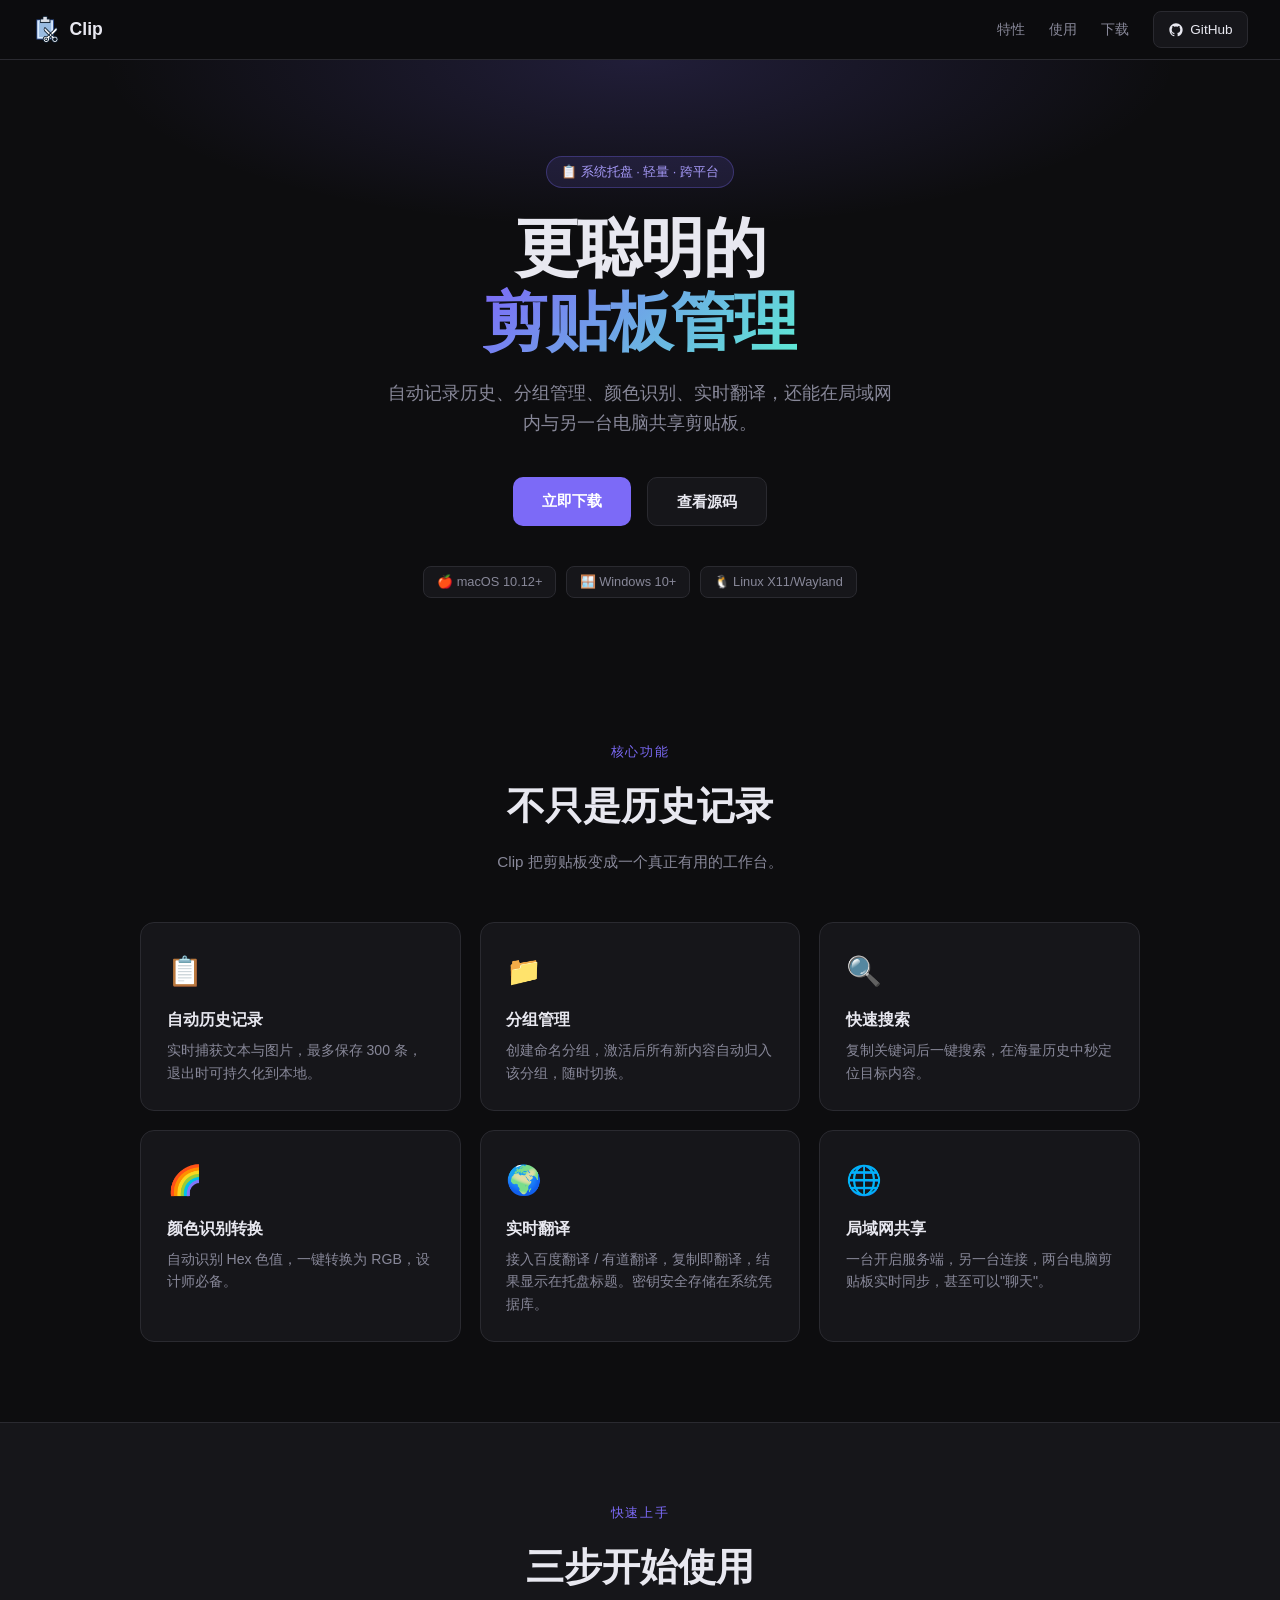
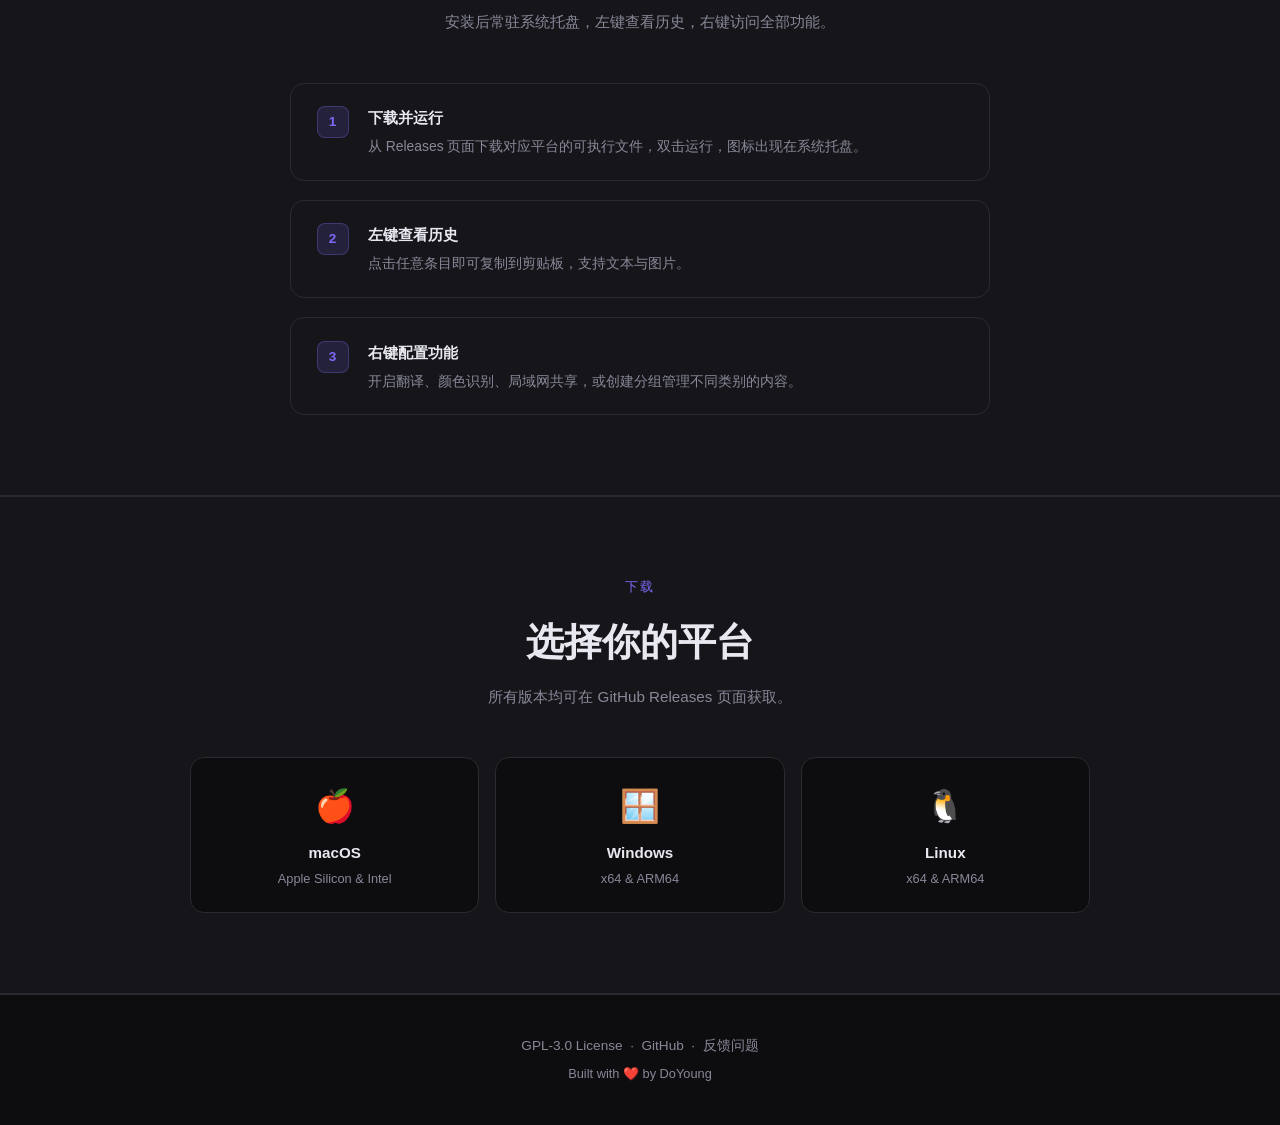
==== docs/index.html @ 371c2c53 "docs: add indroduce page" ====
<!DOCTYPE html>
<html lang="zh-CN">
<head>
  <meta charset="UTF-8" />
  <meta name="viewport" content="width=device-width, initial-scale=1.0" />
  <title>Clip — 跨平台剪贴板管理工具</title>
  <style>
    *, *::before, *::after { box-sizing: border-box; margin: 0; padding: 0; }

    :root {
      --bg: #0d0d0f;
      --surface: #16161a;
      --border: #2a2a30;
      --accent: #7c6af7;
      --accent2: #5eead4;
      --text: #e8e8f0;
      --muted: #888899;
      --radius: 14px;
    }

    body {
      background: var(--bg);
      color: var(--text);
      font-family: -apple-system, BlinkMacSystemFont, "Segoe UI", sans-serif;
      line-height: 1.6;
      min-height: 100vh;
    }

    /* NAV */
    nav {
      position: sticky; top: 0; z-index: 100;
      display: flex; align-items: center; justify-content: space-between;
      padding: 0 2rem;
      height: 60px;
      background: rgba(13,13,15,.85);
      backdrop-filter: blur(12px);
      border-bottom: 1px solid var(--border);
    }
    .nav-logo { display: flex; align-items: center; gap: .6rem; font-weight: 700; font-size: 1.1rem; }
    .nav-logo img { width: 28px; height: 28px; border-radius: 6px; }
    nav a {
      color: var(--muted); text-decoration: none; font-size: .9rem;
      transition: color .2s;
    }
    nav a:hover { color: var(--text); }
    .nav-links { display: flex; gap: 1.5rem; align-items: center; }
    .btn-gh {
      display: flex; align-items: center; gap: .4rem;
      padding: .4rem .9rem;
      background: var(--surface);
      border: 1px solid var(--border);
      border-radius: 8px;
      color: var(--text) !important;
      font-size: .85rem;
      transition: border-color .2s;
    }
    .btn-gh:hover { border-color: var(--accent); }

    /* HERO */
    .hero {
      text-align: center;
      padding: 6rem 1.5rem 4rem;
      position: relative;
      overflow: hidden;
    }
    .hero::before {
      content: '';
      position: absolute; inset: 0;
      background: radial-gradient(ellipse 60% 40% at 50% 0%, rgba(124,106,247,.18) 0%, transparent 70%);
      pointer-events: none;
    }
    .hero-badge {
      display: inline-block;
      padding: .3rem .9rem;
      background: rgba(124,106,247,.12);
      border: 1px solid rgba(124,106,247,.3);
      border-radius: 999px;
      font-size: .8rem;
      color: #a89cf7;
      margin-bottom: 1.5rem;
    }
    .hero h1 {
      font-size: clamp(2.4rem, 6vw, 4rem);
      font-weight: 800;
      letter-spacing: -.02em;
      line-height: 1.15;
      margin-bottom: 1.2rem;
    }
    .hero h1 span {
      background: linear-gradient(135deg, var(--accent), var(--accent2));
      -webkit-background-clip: text;
      -webkit-text-fill-color: transparent;
      background-clip: text;
    }
    .hero p {
      font-size: 1.15rem;
      color: var(--muted);
      max-width: 520px;
      margin: 0 auto 2.5rem;
    }
    .hero-actions { display: flex; gap: 1rem; justify-content: center; flex-wrap: wrap; }
    .btn-primary {
      padding: .7rem 1.8rem;
      background: var(--accent);
      color: #fff;
      border-radius: 10px;
      text-decoration: none;
      font-weight: 600;
      font-size: .95rem;
      transition: opacity .2s, transform .15s;
    }
    .btn-primary:hover { opacity: .88; transform: translateY(-1px); }
    .btn-secondary {
      padding: .7rem 1.8rem;
      background: var(--surface);
      border: 1px solid var(--border);
      color: var(--text);
      border-radius: 10px;
      text-decoration: none;
      font-weight: 600;
      font-size: .95rem;
      transition: border-color .2s, transform .15s;
    }
    .btn-secondary:hover { border-color: var(--accent); transform: translateY(-1px); }

    /* PLATFORM BADGES */
    .platforms {
      display: flex; gap: .6rem; justify-content: center; flex-wrap: wrap;
      margin-top: 2.5rem;
    }
    .platform-tag {
      padding: .3rem .8rem;
      background: var(--surface);
      border: 1px solid var(--border);
      border-radius: 8px;
      font-size: .8rem;
      color: var(--muted);
    }

    /* FEATURES */
    section { padding: 5rem 1.5rem; }
    .section-label {
      text-align: center;
      font-size: .8rem;
      text-transform: uppercase;
      letter-spacing: .12em;
      color: var(--accent);
      margin-bottom: .8rem;
    }
    .section-title {
      text-align: center;
      font-size: clamp(1.6rem, 4vw, 2.4rem);
      font-weight: 700;
      margin-bottom: .8rem;
    }
    .section-sub {
      text-align: center;
      color: var(--muted);
      max-width: 480px;
      margin: 0 auto 3rem;
      font-size: .95rem;
    }

    .features-grid {
      display: grid;
      grid-template-columns: repeat(auto-fit, minmax(260px, 1fr));
      gap: 1.2rem;
      max-width: 1000px;
      margin: 0 auto;
    }
    .feature-card {
      background: var(--surface);
      border: 1px solid var(--border);
      border-radius: var(--radius);
      padding: 1.6rem;
      transition: border-color .2s, transform .2s;
    }
    .feature-card:hover { border-color: var(--accent); transform: translateY(-3px); }
    .feature-icon { font-size: 1.8rem; margin-bottom: .8rem; }
    .feature-card h3 { font-size: 1rem; font-weight: 600; margin-bottom: .4rem; }
    .feature-card p { font-size: .88rem; color: var(--muted); }

    /* HOW IT WORKS */
    .steps { max-width: 700px; margin: 0 auto; display: flex; flex-direction: column; gap: 1.2rem; }
    .step {
      display: flex; gap: 1.2rem; align-items: flex-start;
      background: var(--surface);
      border: 1px solid var(--border);
      border-radius: var(--radius);
      padding: 1.4rem 1.6rem;
    }
    .step-num {
      flex-shrink: 0;
      width: 32px; height: 32px;
      background: rgba(124,106,247,.15);
      border: 1px solid rgba(124,106,247,.3);
      border-radius: 8px;
      display: flex; align-items: center; justify-content: center;
      font-size: .85rem; font-weight: 700; color: var(--accent);
    }
    .step h3 { font-size: .95rem; font-weight: 600; margin-bottom: .3rem; }
    .step p { font-size: .87rem; color: var(--muted); }

    /* DOWNLOAD */
    .download-section { background: var(--surface); border-top: 1px solid var(--border); border-bottom: 1px solid var(--border); }
    .download-grid {
      display: grid;
      grid-template-columns: repeat(auto-fit, minmax(200px, 1fr));
      gap: 1rem;
      max-width: 900px;
      margin: 0 auto;
    }
    .dl-card {
      background: var(--bg);
      border: 1px solid var(--border);
      border-radius: var(--radius);
      padding: 1.4rem;
      text-align: center;
      text-decoration: none;
      color: var(--text);
      transition: border-color .2s, transform .2s;
      display: block;
    }
    .dl-card:hover { border-color: var(--accent2); transform: translateY(-2px); }
    .dl-icon { font-size: 2rem; margin-bottom: .6rem; }
    .dl-card h3 { font-size: .95rem; font-weight: 600; margin-bottom: .2rem; }
    .dl-card p { font-size: .8rem; color: var(--muted); }

    /* FOOTER */
    footer {
      text-align: center;
      padding: 2.5rem 1.5rem;
      color: var(--muted);
      font-size: .85rem;
      border-top: 1px solid var(--border);
    }
    footer a { color: var(--muted); text-decoration: none; }
    footer a:hover { color: var(--text); }

    @media (max-width: 600px) {
      nav { padding: 0 1rem; }
      .nav-links { gap: .8rem; }
    }
  </style>
</head>
<body>

<!-- NAV -->
<nav>
  <div class="nav-logo">
    <img src="../logo.png" alt="Clip logo" />
    Clip
  </div>
  <div class="nav-links">
    <a href="#features">特性</a>
    <a href="#howto">使用</a>
    <a href="#download">下载</a>
    <a href="https://github.com/DoYoungDo/clip" class="btn-gh" target="_blank" rel="noopener">
      <svg width="16" height="16" viewBox="0 0 24 24" fill="currentColor"><path d="M12 2C6.477 2 2 6.477 2 12c0 4.418 2.865 8.166 6.839 9.489.5.092.682-.217.682-.482 0-.237-.009-.868-.013-1.703-2.782.604-3.369-1.342-3.369-1.342-.454-1.154-1.11-1.462-1.11-1.462-.908-.62.069-.608.069-.608 1.003.07 1.531 1.03 1.531 1.03.892 1.529 2.341 1.087 2.91.832.092-.647.35-1.088.636-1.338-2.22-.253-4.555-1.11-4.555-4.943 0-1.091.39-1.984 1.029-2.683-.103-.253-.446-1.27.098-2.647 0 0 .84-.269 2.75 1.025A9.578 9.578 0 0 1 12 6.836a9.59 9.59 0 0 1 2.504.337c1.909-1.294 2.747-1.025 2.747-1.025.546 1.377.202 2.394.1 2.647.64.699 1.028 1.592 1.028 2.683 0 3.842-2.339 4.687-4.566 4.935.359.309.678.919.678 1.852 0 1.336-.012 2.415-.012 2.743 0 .267.18.578.688.48C19.138 20.163 22 16.418 22 12c0-5.523-4.477-10-10-10z"/></svg>
      GitHub
    </a>
  </div>
</nav>

<!-- HERO -->
<section class="hero">
  <div class="hero-badge">📋 系统托盘 · 轻量 · 跨平台</div>
  <h1>更聪明的<br /><span>剪贴板管理</span></h1>
  <p>自动记录历史、分组管理、颜色识别、实时翻译，还能在局域网内与另一台电脑共享剪贴板。</p>
  <div class="hero-actions">
    <a href="https://github.com/DoYoungDo/clip/releases/latest" class="btn-primary" target="_blank" rel="noopener">立即下载</a>
    <a href="https://github.com/DoYoungDo/clip" class="btn-secondary" target="_blank" rel="noopener">查看源码</a>
  </div>
  <div class="platforms">
    <span class="platform-tag">🍎 macOS 10.12+</span>
    <span class="platform-tag">🪟 Windows 10+</span>
    <span class="platform-tag">🐧 Linux X11/Wayland</span>
  </div>
</section>

<!-- FEATURES -->
<section id="features">
  <p class="section-label">核心功能</p>
  <h2 class="section-title">不只是历史记录</h2>
  <p class="section-sub">Clip 把剪贴板变成一个真正有用的工作台。</p>
  <div class="features-grid">
    <div class="feature-card">
      <div class="feature-icon">📋</div>
      <h3>自动历史记录</h3>
      <p>实时捕获文本与图片，最多保存 300 条，退出时可持久化到本地。</p>
    </div>
    <div class="feature-card">
      <div class="feature-icon">📁</div>
      <h3>分组管理</h3>
      <p>创建命名分组，激活后所有新内容自动归入该分组，随时切换。</p>
    </div>
    <div class="feature-card">
      <div class="feature-icon">🔍</div>
      <h3>快速搜索</h3>
      <p>复制关键词后一键搜索，在海量历史中秒定位目标内容。</p>
    </div>
    <div class="feature-card">
      <div class="feature-icon">🌈</div>
      <h3>颜色识别转换</h3>
      <p>自动识别 Hex 色值，一键转换为 RGB，设计师必备。</p>
    </div>
    <div class="feature-card">
      <div class="feature-icon">🌍</div>
      <h3>实时翻译</h3>
      <p>接入百度翻译 / 有道翻译，复制即翻译，结果显示在托盘标题。密钥安全存储在系统凭据库。</p>
    </div>
    <div class="feature-card">
      <div class="feature-icon">🌐</div>
      <h3>局域网共享</h3>
      <p>一台开启服务端，另一台连接，两台电脑剪贴板实时同步，甚至可以"聊天"。</p>
    </div>
  </div>
</section>

<!-- HOW IT WORKS -->
<section id="howto" style="background: var(--surface); border-top: 1px solid var(--border); border-bottom: 1px solid var(--border);">
  <p class="section-label">快速上手</p>
  <h2 class="section-title">三步开始使用</h2>
  <p class="section-sub">安装后常驻系统托盘，左键查看历史，右键访问全部功能。</p>
  <div class="steps">
    <div class="step">
      <div class="step-num">1</div>
      <div>
        <h3>下载并运行</h3>
        <p>从 Releases 页面下载对应平台的可执行文件，双击运行，图标出现在系统托盘。</p>
      </div>
    </div>
    <div class="step">
      <div class="step-num">2</div>
      <div>
        <h3>左键查看历史</h3>
        <p>点击任意条目即可复制到剪贴板，支持文本与图片。</p>
      </div>
    </div>
    <div class="step">
      <div class="step-num">3</div>
      <div>
        <h3>右键配置功能</h3>
        <p>开启翻译、颜色识别、局域网共享，或创建分组管理不同类别的内容。</p>
      </div>
    </div>
  </div>
</section>

<!-- DOWNLOAD -->
<section id="download" class="download-section">
  <p class="section-label">下载</p>
  <h2 class="section-title">选择你的平台</h2>
  <p class="section-sub">所有版本均可在 GitHub Releases 页面获取。</p>
  <div class="download-grid">
    <a href="https://github.com/DoYoungDo/clip/releases/latest" class="dl-card" target="_blank" rel="noopener">
      <div class="dl-icon">🍎</div>
      <h3>macOS</h3>
      <p>Apple Silicon &amp; Intel</p>
    </a>
    <a href="https://github.com/DoYoungDo/clip/releases/latest" class="dl-card" target="_blank" rel="noopener">
      <div class="dl-icon">🪟</div>
      <h3>Windows</h3>
      <p>x64 &amp; ARM64</p>
    </a>
    <a href="https://github.com/DoYoungDo/clip/releases/latest" class="dl-card" target="_blank" rel="noopener">
      <div class="dl-icon">🐧</div>
      <h3>Linux</h3>
      <p>x64 &amp; ARM64</p>
    </a>
  </div>
</section>

<!-- FOOTER -->
<footer>
  <p>
    GPL-3.0 License &nbsp;·&nbsp;
    <a href="https://github.com/DoYoungDo/clip" target="_blank" rel="noopener">GitHub</a>
    &nbsp;·&nbsp;
    <a href="https://github.com/DoYoungDo/clip/issues" target="_blank" rel="noopener">反馈问题</a>
  </p>
  <p style="margin-top:.5rem; font-size:.8rem;">Built with ❤️ by DoYoung</p>
</footer>

</body>
</html>
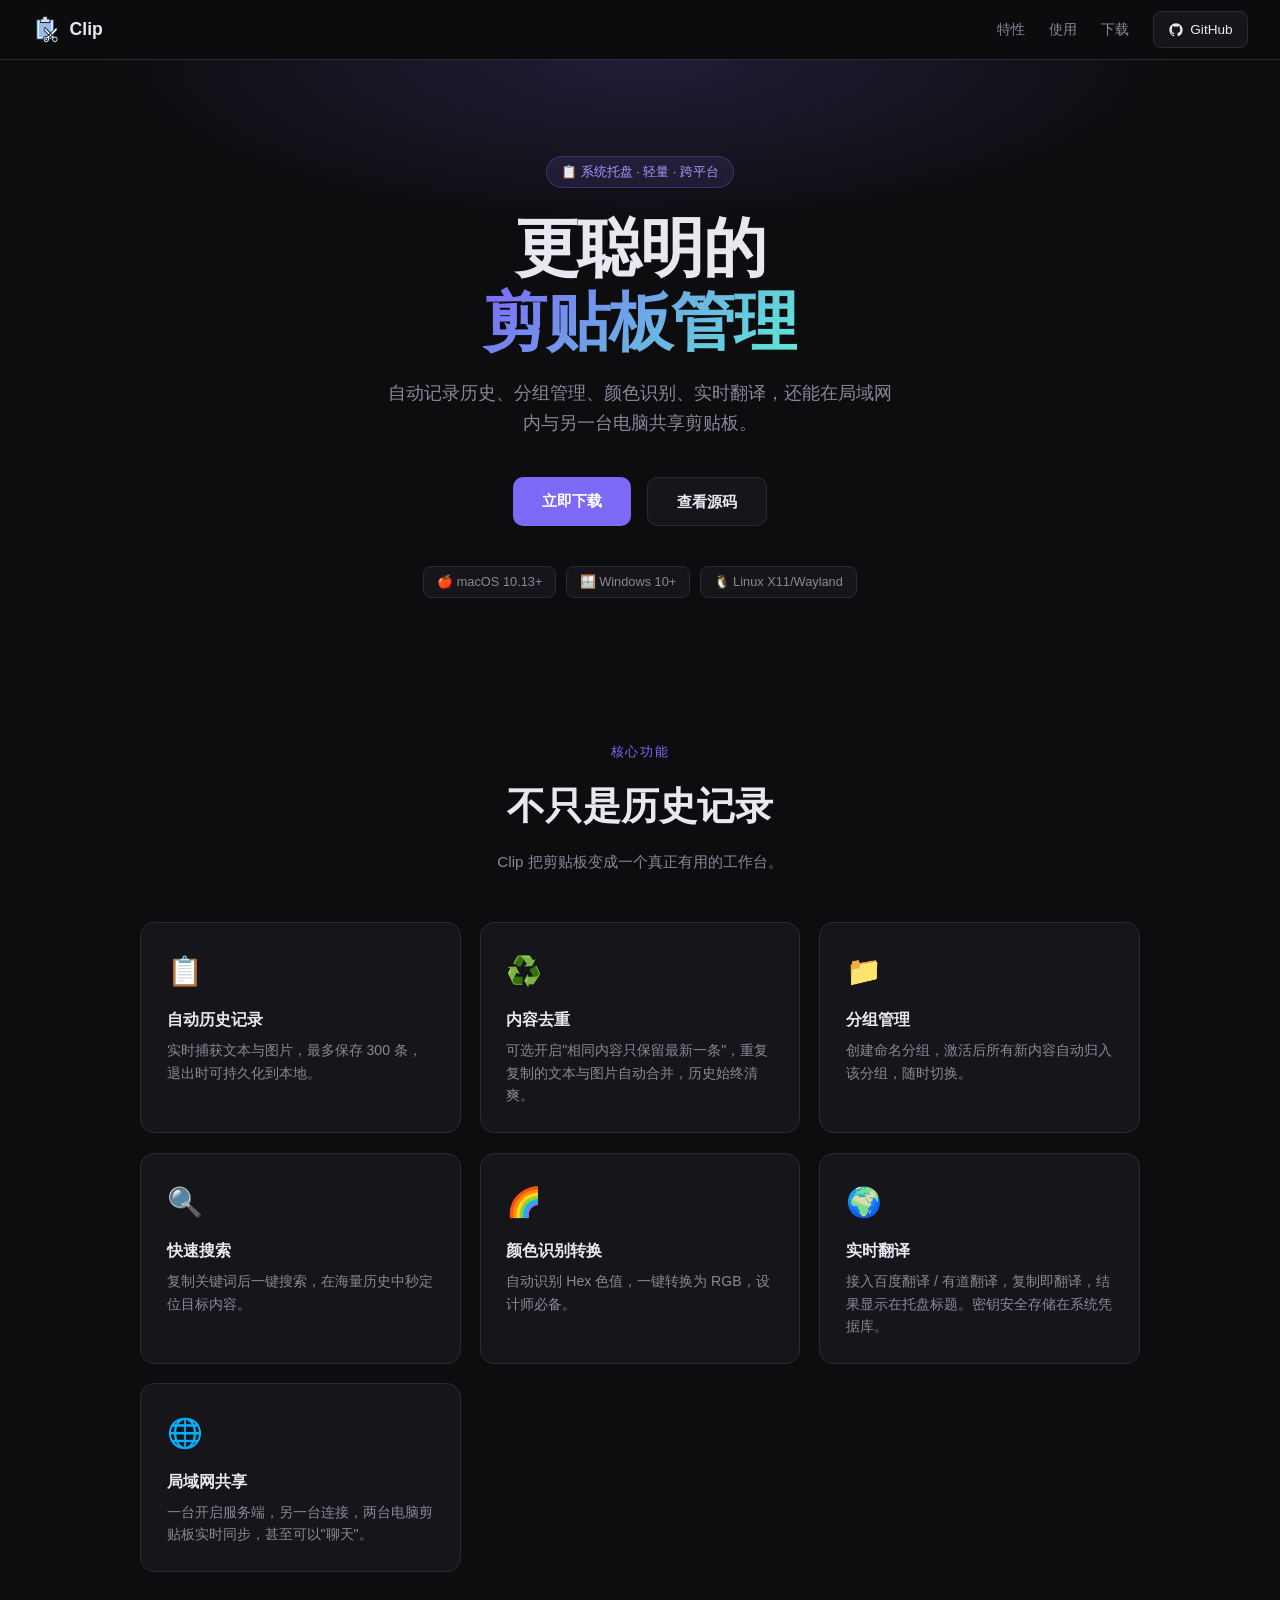
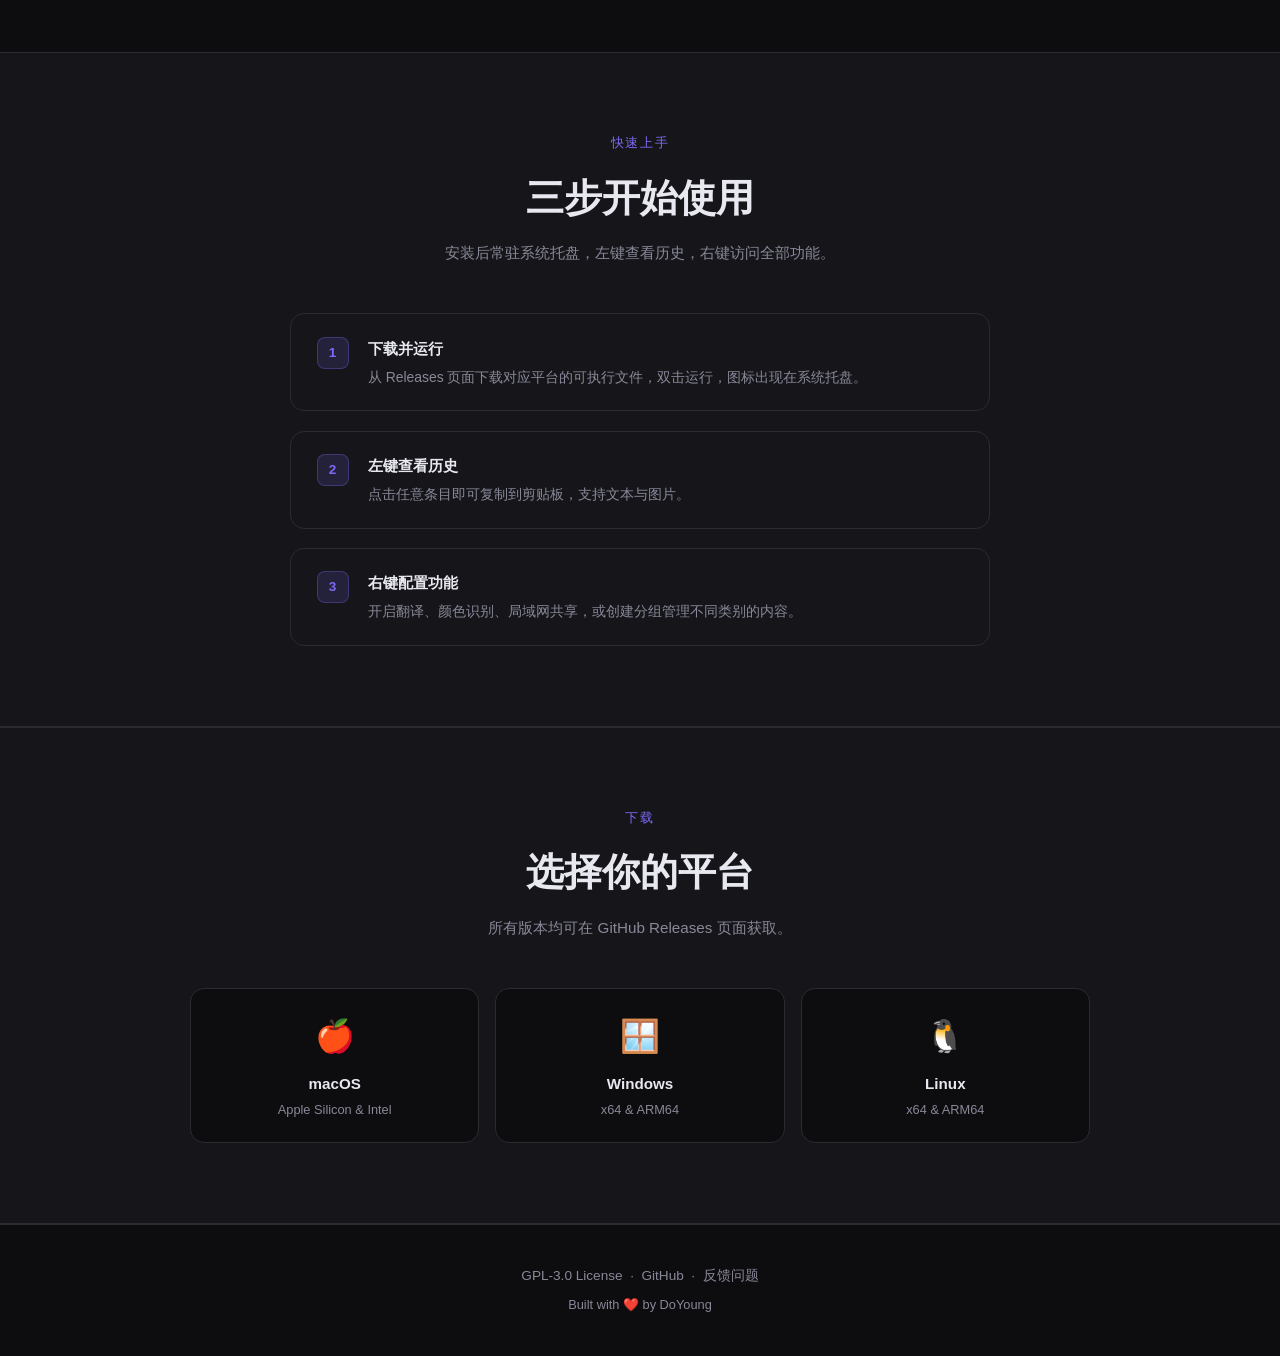
==== commit 56b54115: "docs: 落地页新增内容去重卡片并统一 macOS 最低版本标注" ====
--- a/docs/index.html
+++ b/docs/index.html
@@ -248,7 +248,7 @@
 <!-- NAV -->
 <nav>
   <div class="nav-logo">
-    <img src="../logo.png" alt="Clip logo" />
+    <img src="logo.png" alt="Clip logo" />
     Clip
   </div>
   <div class="nav-links">
@@ -272,7 +272,7 @@
     <a href="https://github.com/DoYoungDo/clip" class="btn-secondary" target="_blank" rel="noopener">查看源码</a>
   </div>
   <div class="platforms">
-    <span class="platform-tag">🍎 macOS 10.12+</span>
+    <span class="platform-tag">🍎 macOS 10.13+</span>
     <span class="platform-tag">🪟 Windows 10+</span>
     <span class="platform-tag">🐧 Linux X11/Wayland</span>
   </div>
@@ -288,6 +288,11 @@
       <div class="feature-icon">📋</div>
       <h3>自动历史记录</h3>
       <p>实时捕获文本与图片，最多保存 300 条，退出时可持久化到本地。</p>
+    </div>
+    <div class="feature-card">
+      <div class="feature-icon">♻️</div>
+      <h3>内容去重</h3>
+      <p>可选开启"相同内容只保留最新一条"，重复复制的文本与图片自动合并，历史始终清爽。</p>
     </div>
     <div class="feature-card">
       <div class="feature-icon">📁</div>
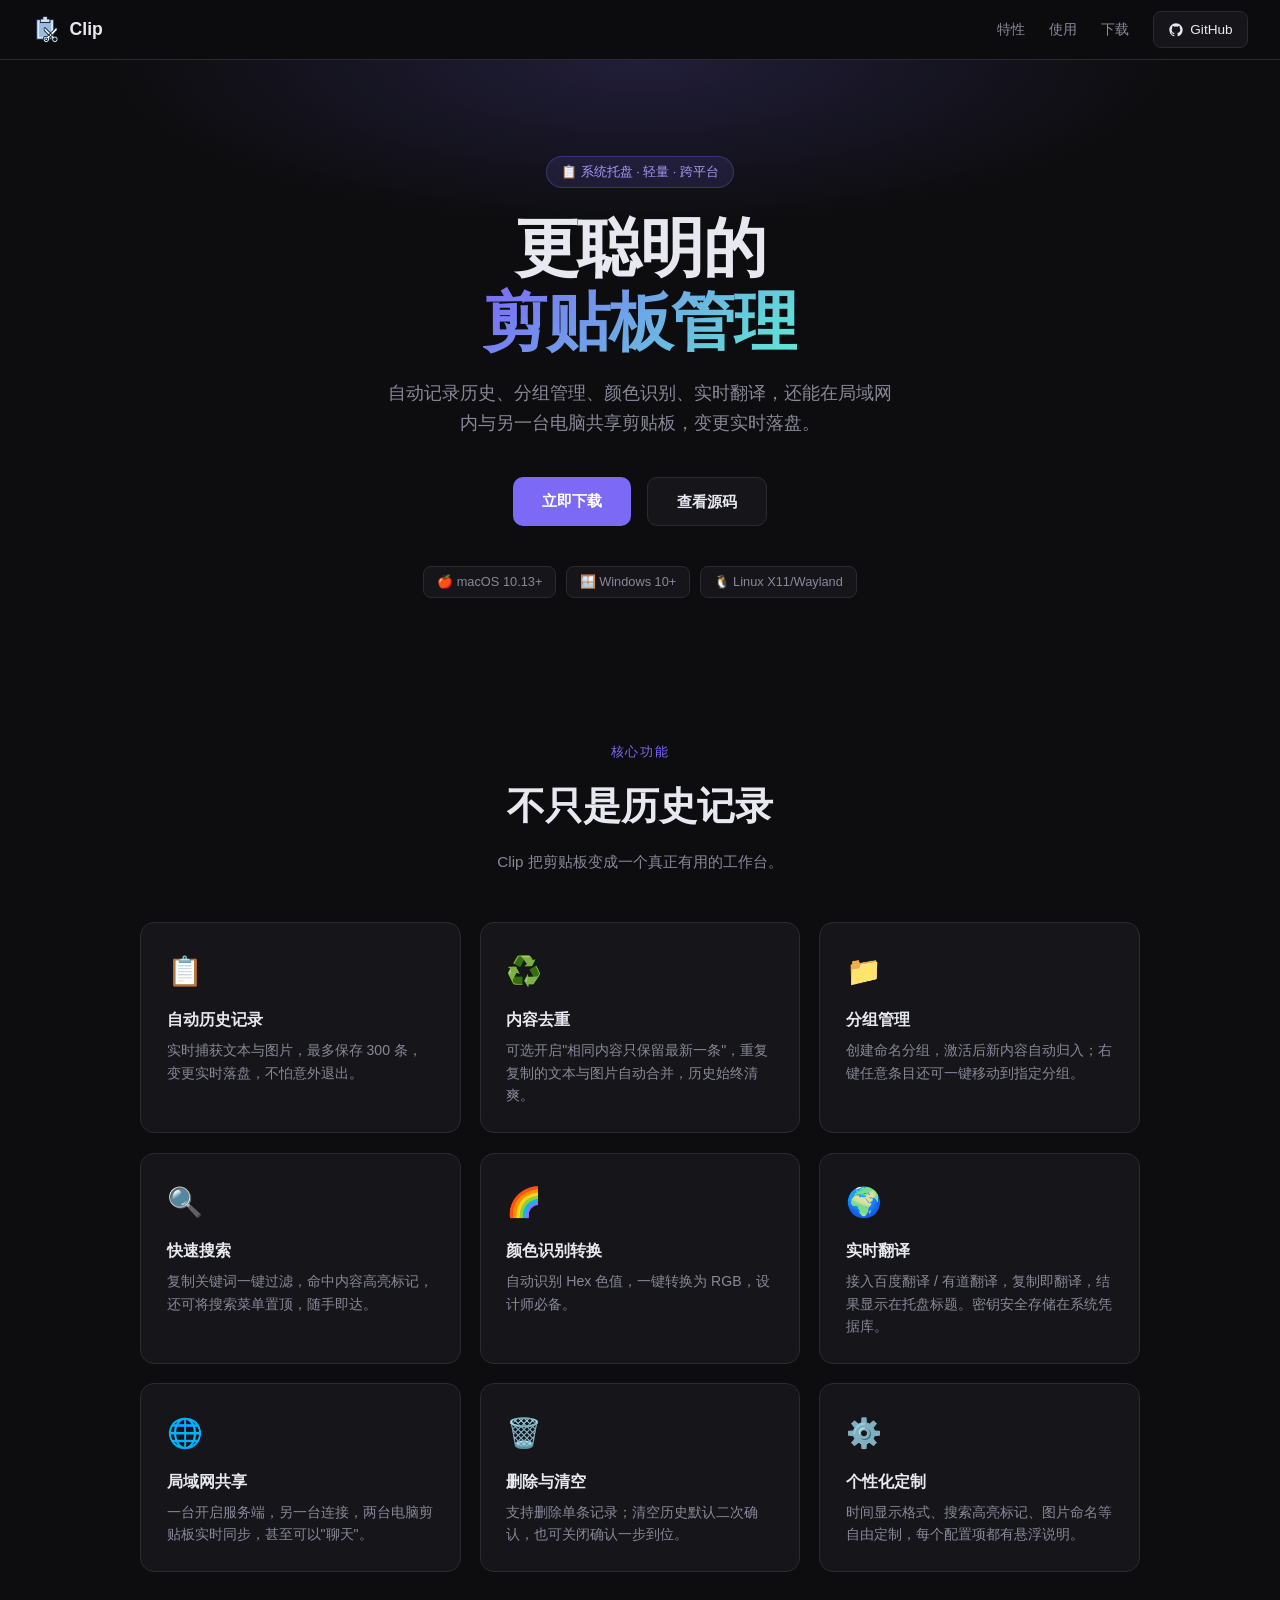
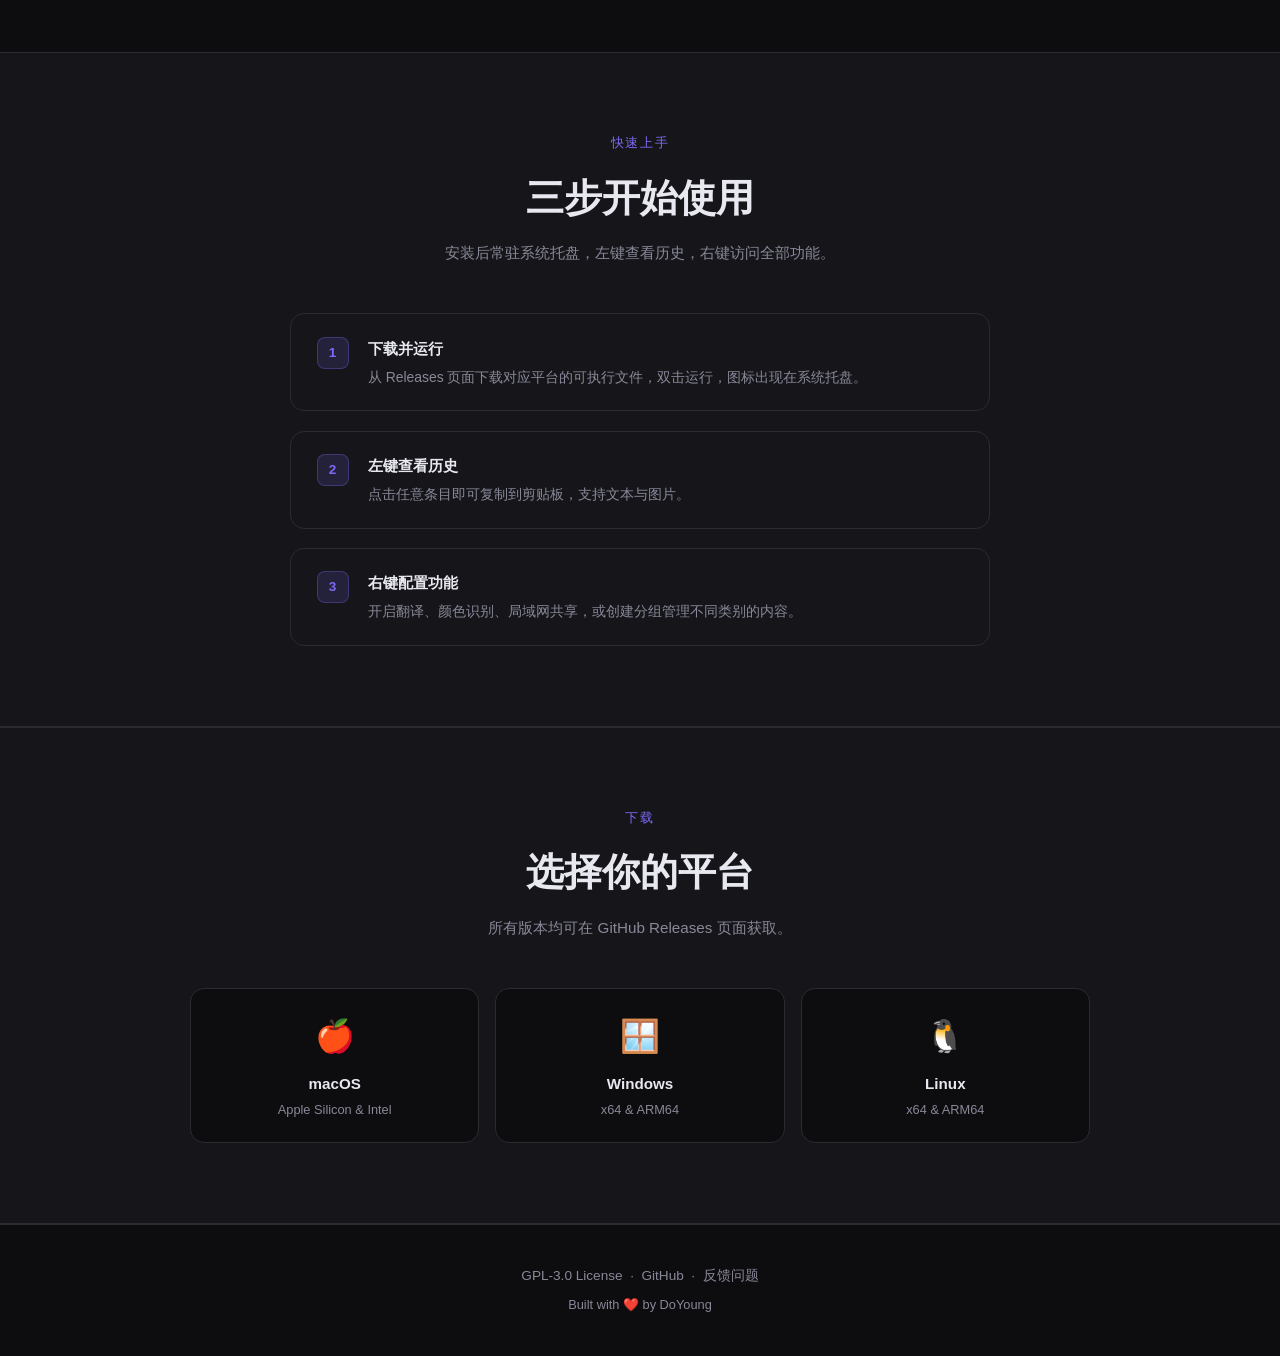
==== commit f0ba5a7d: "docs: 官网页面同步最新功能 修正历史记录持久化描述为实时落盘；分组管理补充移动到分组、搜索补充高亮与置顶；新增删除与清空、个性化定制特性卡片。  Co-authored-by: shicongz" ====
--- a/docs/index.html
+++ b/docs/index.html
@@ -266,7 +266,7 @@
 <section class="hero">
   <div class="hero-badge">📋 系统托盘 · 轻量 · 跨平台</div>
   <h1>更聪明的<br /><span>剪贴板管理</span></h1>
-  <p>自动记录历史、分组管理、颜色识别、实时翻译，还能在局域网内与另一台电脑共享剪贴板。</p>
+  <p>自动记录历史、分组管理、颜色识别、实时翻译，还能在局域网内与另一台电脑共享剪贴板，变更实时落盘。</p>
   <div class="hero-actions">
     <a href="https://github.com/DoYoungDo/clip/releases/latest" class="btn-primary" target="_blank" rel="noopener">立即下载</a>
     <a href="https://github.com/DoYoungDo/clip" class="btn-secondary" target="_blank" rel="noopener">查看源码</a>
@@ -287,7 +287,7 @@
     <div class="feature-card">
       <div class="feature-icon">📋</div>
       <h3>自动历史记录</h3>
-      <p>实时捕获文本与图片，最多保存 300 条，退出时可持久化到本地。</p>
+      <p>实时捕获文本与图片，最多保存 300 条，变更实时落盘，不怕意外退出。</p>
     </div>
     <div class="feature-card">
       <div class="feature-icon">♻️</div>
@@ -297,12 +297,12 @@
     <div class="feature-card">
       <div class="feature-icon">📁</div>
       <h3>分组管理</h3>
-      <p>创建命名分组，激活后所有新内容自动归入该分组，随时切换。</p>
+      <p>创建命名分组，激活后新内容自动归入；右键任意条目还可一键移动到指定分组。</p>
     </div>
     <div class="feature-card">
       <div class="feature-icon">🔍</div>
       <h3>快速搜索</h3>
-      <p>复制关键词后一键搜索，在海量历史中秒定位目标内容。</p>
+      <p>复制关键词一键过滤，命中内容高亮标记，还可将搜索菜单置顶，随手即达。</p>
     </div>
     <div class="feature-card">
       <div class="feature-icon">🌈</div>
@@ -318,6 +318,16 @@
       <div class="feature-icon">🌐</div>
       <h3>局域网共享</h3>
       <p>一台开启服务端，另一台连接，两台电脑剪贴板实时同步，甚至可以"聊天"。</p>
+    </div>
+    <div class="feature-card">
+      <div class="feature-icon">🗑️</div>
+      <h3>删除与清空</h3>
+      <p>支持删除单条记录；清空历史默认二次确认，也可关闭确认一步到位。</p>
+    </div>
+    <div class="feature-card">
+      <div class="feature-icon">⚙️</div>
+      <h3>个性化定制</h3>
+      <p>时间显示格式、搜索高亮标记、图片命名等自由定制，每个配置项都有悬浮说明。</p>
     </div>
   </div>
 </section>
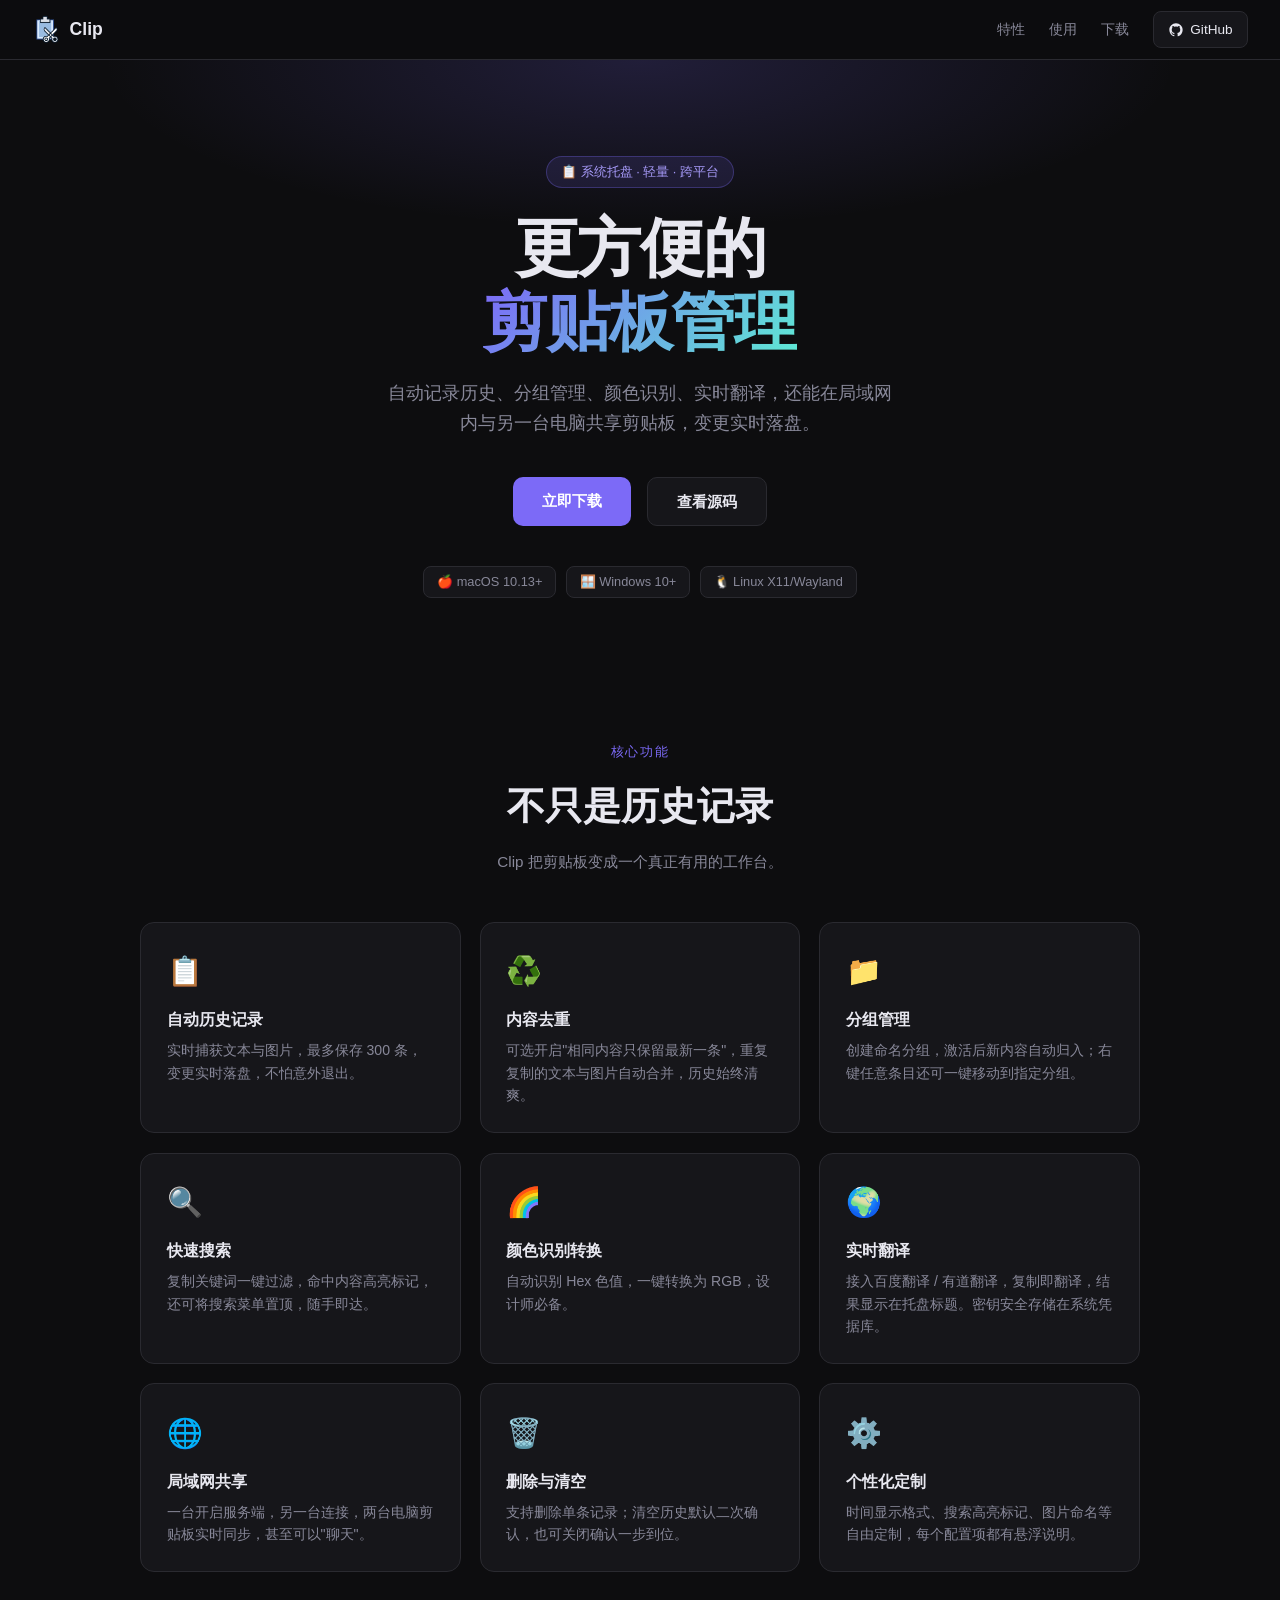
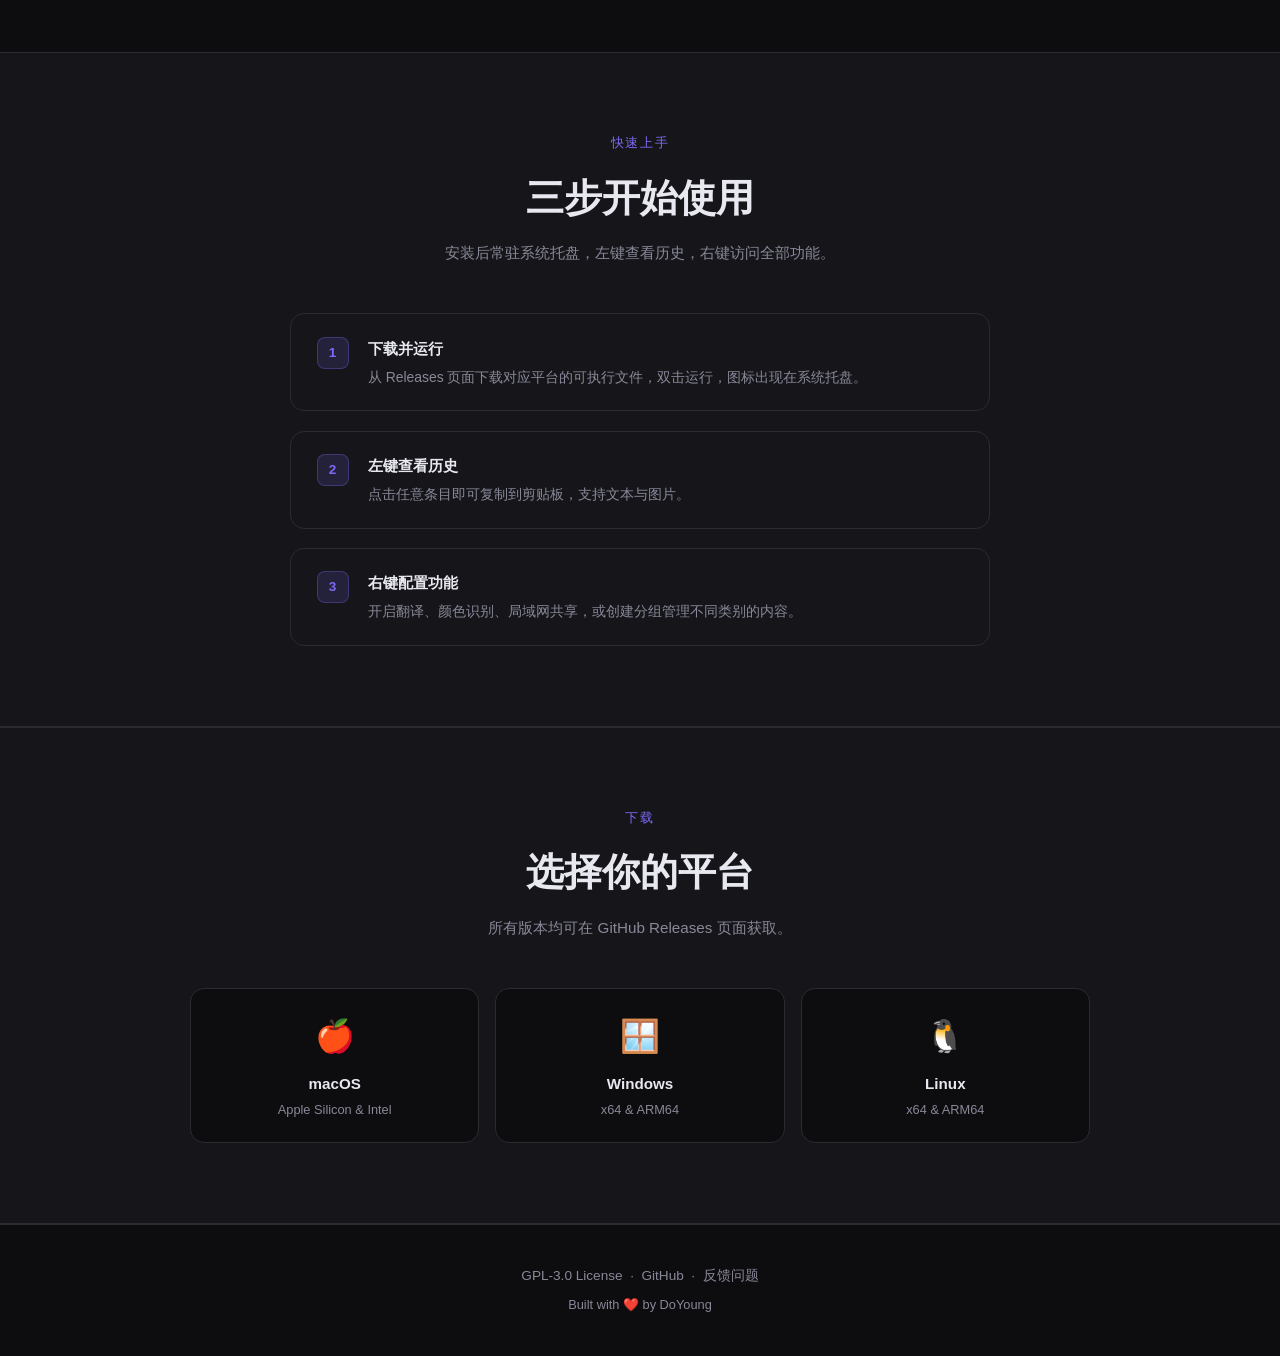
==== commit 484fce7e: "docs: 官网主标题改为更方便的剪贴板管理 Co-authored-by: shicongzheng.AI.assistant" ====
--- a/docs/index.html
+++ b/docs/index.html
@@ -265,7 +265,7 @@
 <!-- HERO -->
 <section class="hero">
   <div class="hero-badge">📋 系统托盘 · 轻量 · 跨平台</div>
-  <h1>更聪明的<br /><span>剪贴板管理</span></h1>
+  <h1>更方便的<br /><span>剪贴板管理</span></h1>
   <p>自动记录历史、分组管理、颜色识别、实时翻译，还能在局域网内与另一台电脑共享剪贴板，变更实时落盘。</p>
   <div class="hero-actions">
     <a href="https://github.com/DoYoungDo/clip/releases/latest" class="btn-primary" target="_blank" rel="noopener">立即下载</a>
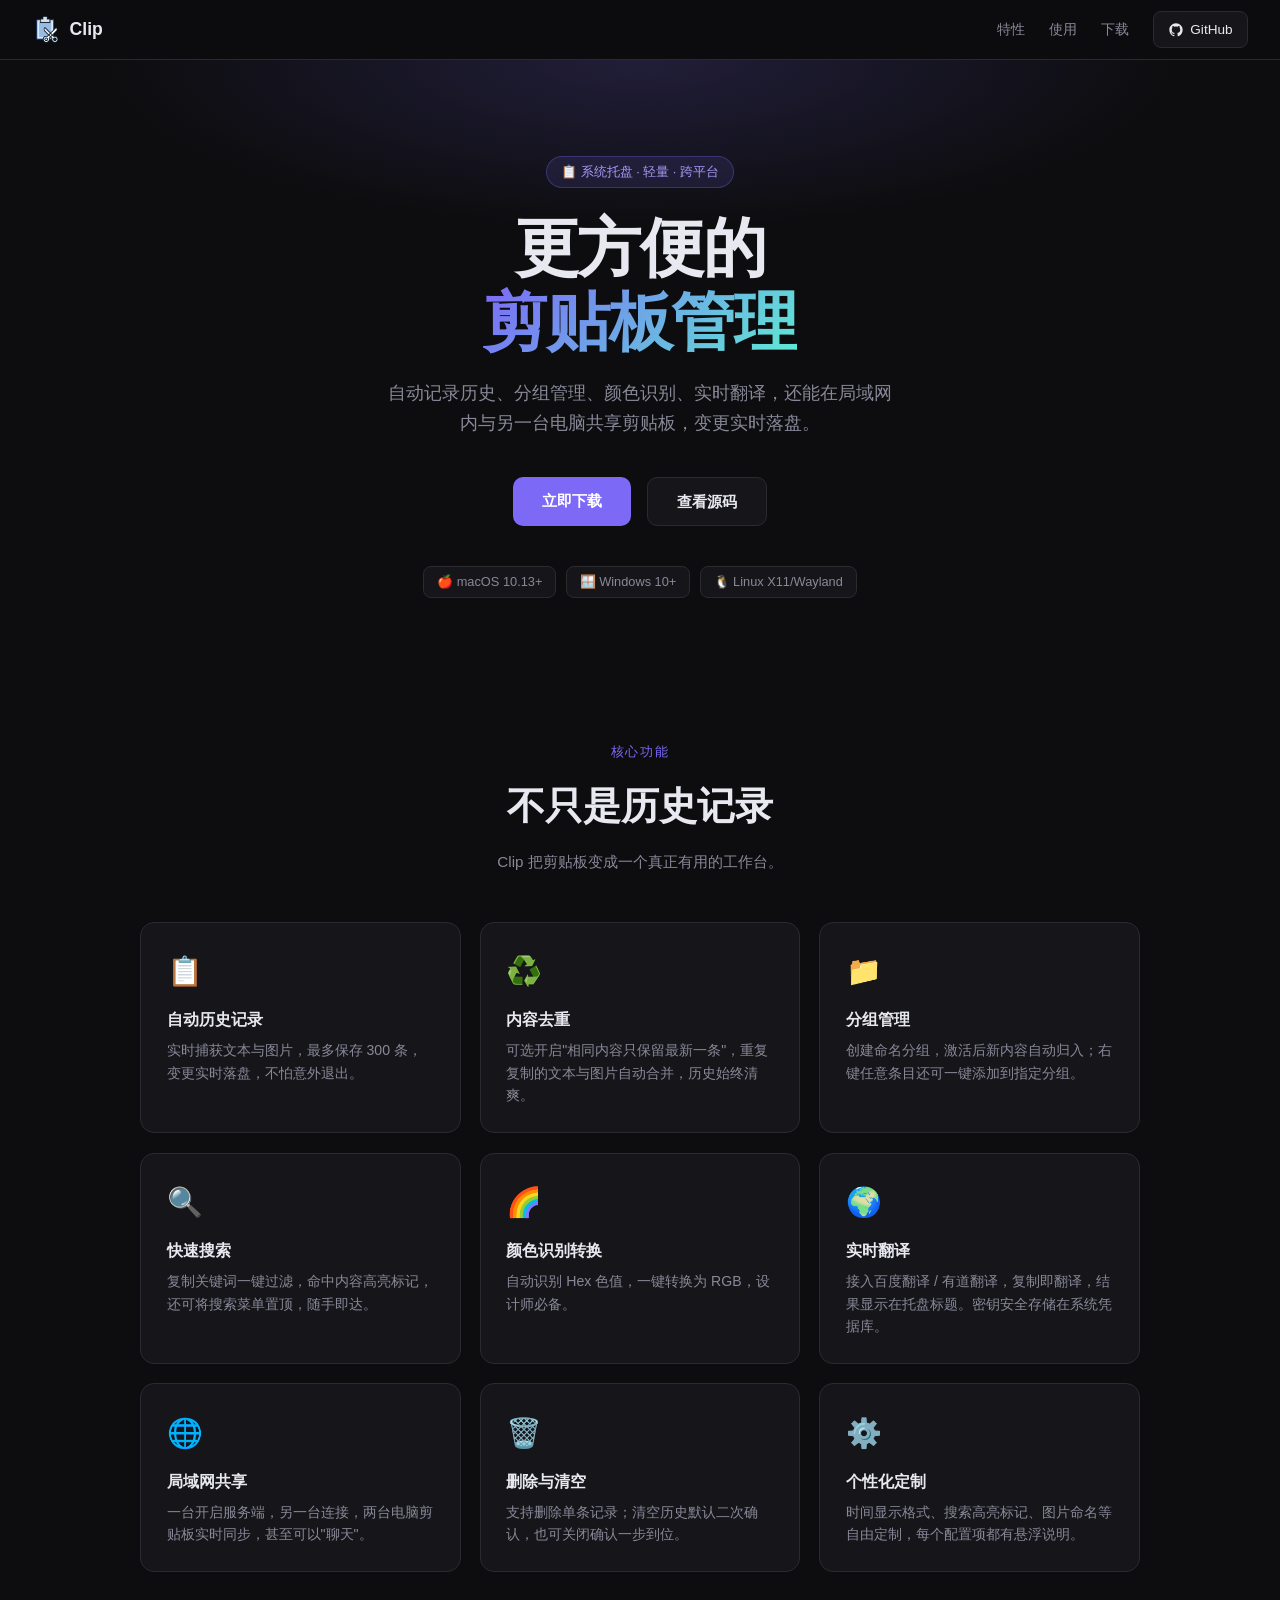
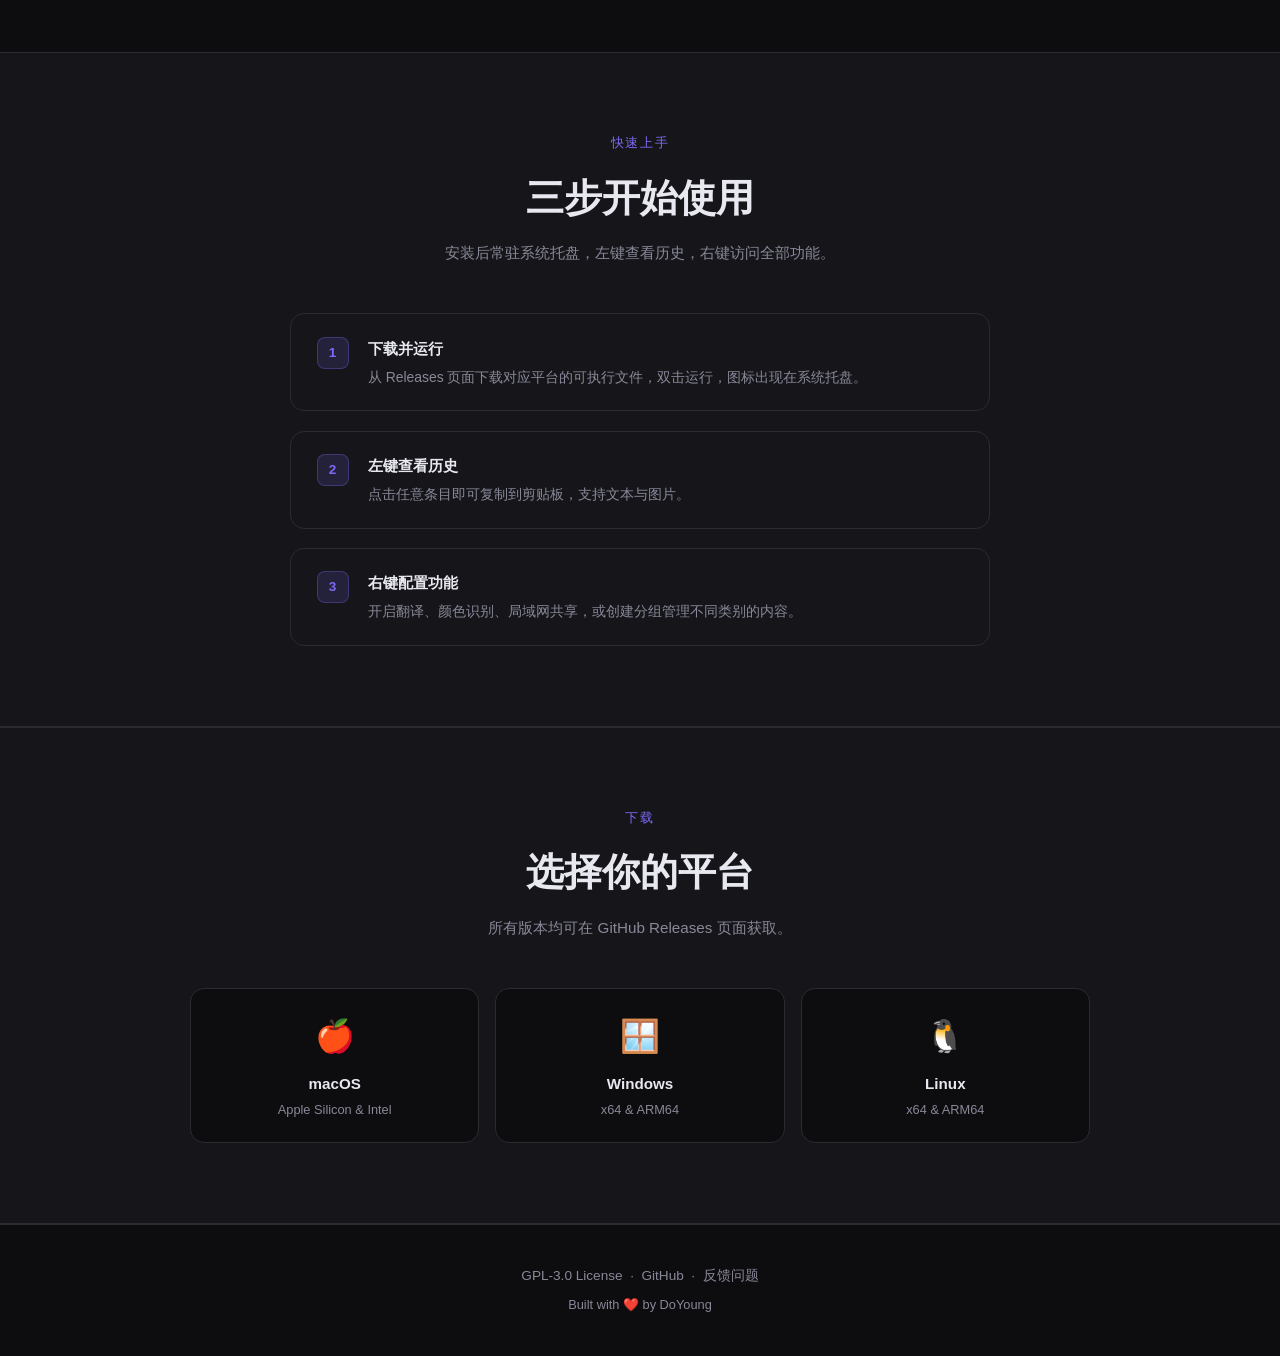
==== commit 41ac2dca: "feat: 移动到分组改为添加到分组 添加语义下条目进入分组后主历史保留；配置键改为 add_to_group 并同步重命名内部标识，多语言 README 与官网页面一并更新。  Co-authore" ====
--- a/docs/index.html
+++ b/docs/index.html
@@ -297,7 +297,7 @@
     <div class="feature-card">
       <div class="feature-icon">📁</div>
       <h3>分组管理</h3>
-      <p>创建命名分组，激活后新内容自动归入；右键任意条目还可一键移动到指定分组。</p>
+      <p>创建命名分组，激活后新内容自动归入；右键任意条目还可一键添加到指定分组。</p>
     </div>
     <div class="feature-card">
       <div class="feature-icon">🔍</div>
